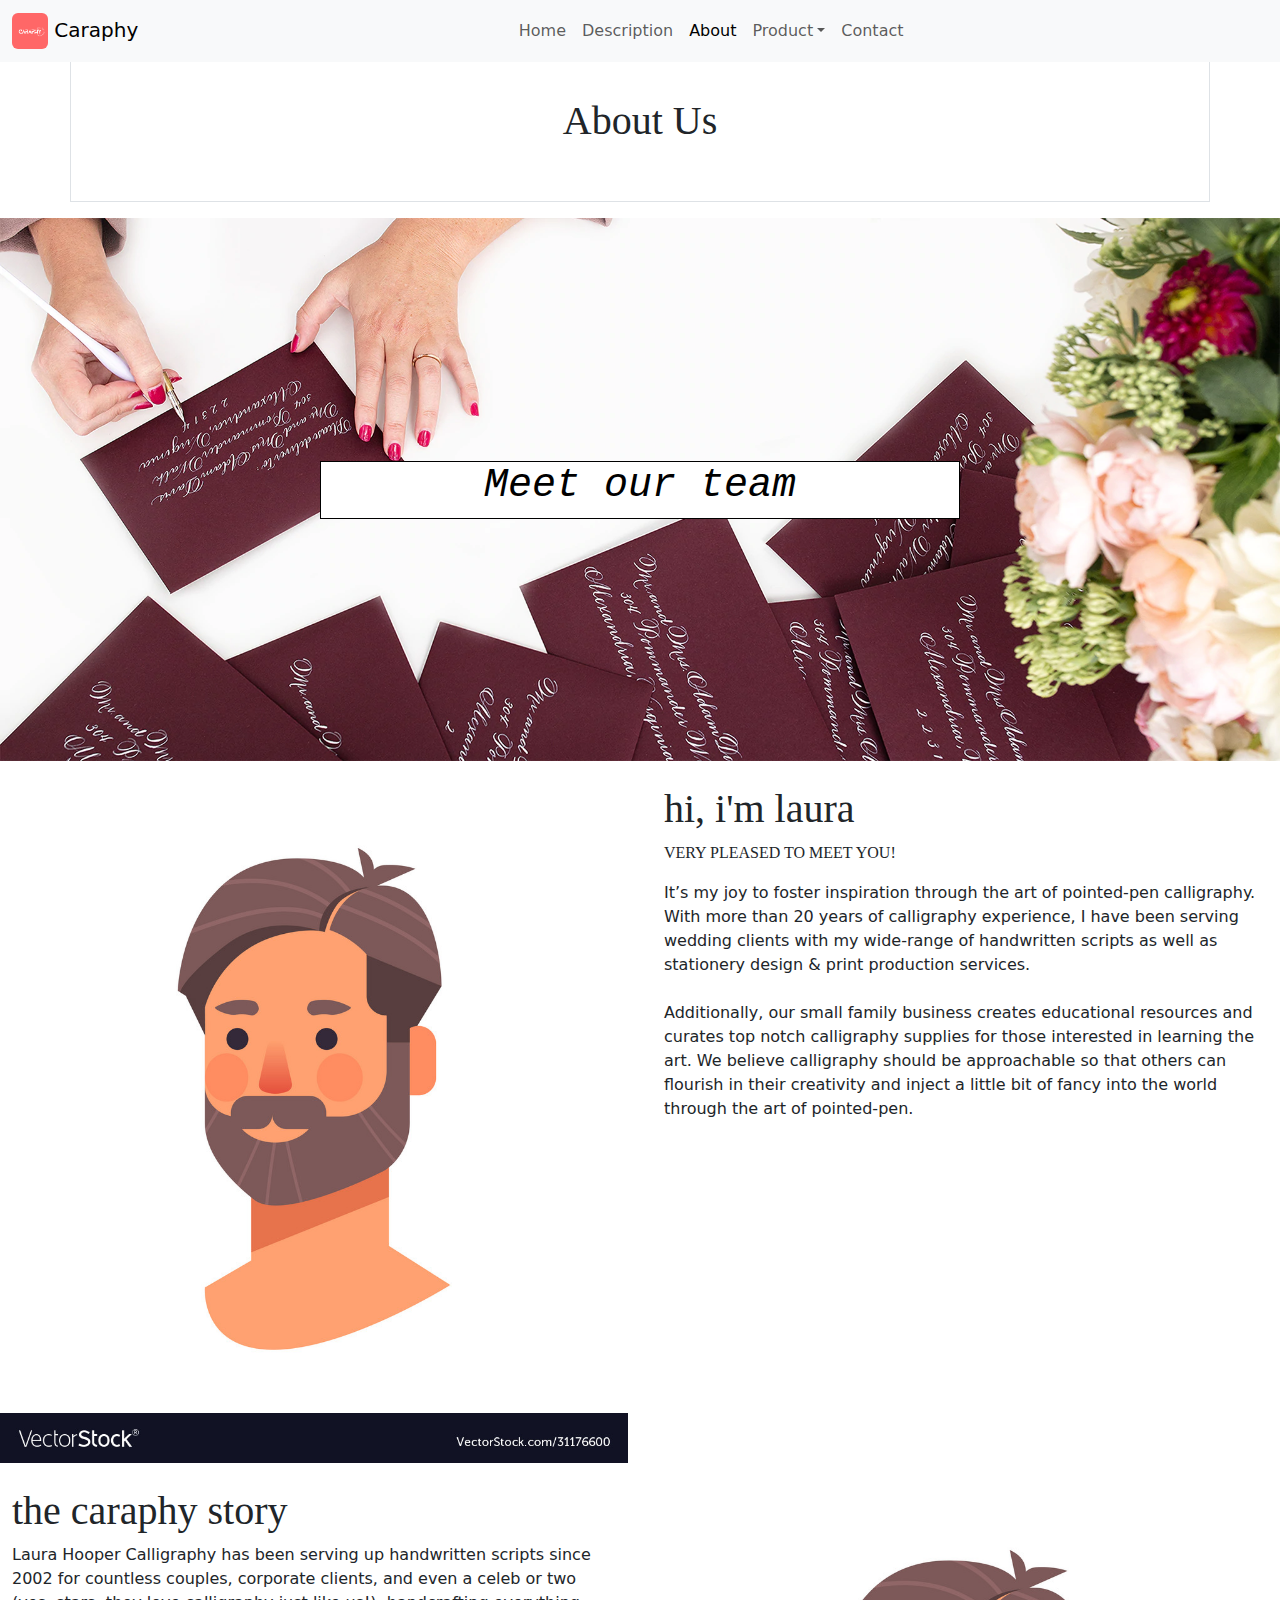
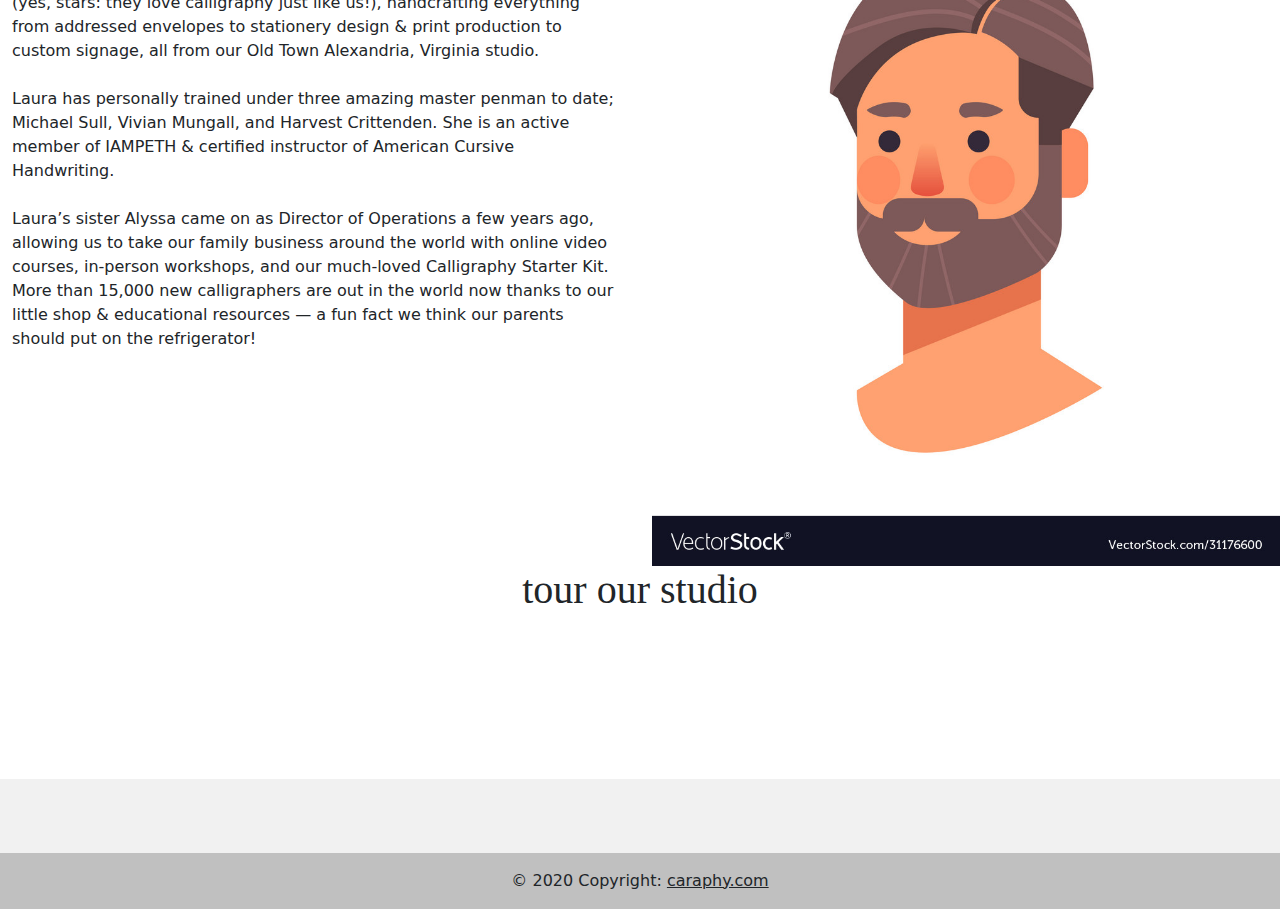
==== Eprojct1/about.html @ c3a90e69 "Add files via upload" ====
<!DOCTYPE html>
<html lang="en">
<head>
    <meta charset="UTF-8">
    <meta http-equiv="X-UA-Compatible" content="IE=edge">
    <meta name="viewport" content="width=device-width, initial-scale=1.0">
    <link rel="stylesheet" href="https://unicons.iconscout.com/release/v4.0.0/css/line.css">
    <link href="https://cdn.jsdelivr.net/npm/bootstrap@5.1.3/dist/css/bootstrap.min.css" rel="stylesheet">
    <script src="https://cdn.jsdelivr.net/npm/bootstrap@5.1.3/dist/js/bootstrap.bundle.min.js"></script>
    <title>Home</title>
    <style>
      .container1 {
  position: relative;
  text-align: center;
  color: white;
}
      .centered1 {
      position: absolute;
      top: 50%;
      left: 50%;
      transform: translate(-50%, -50%);
      border: 1px solid black;
      background-color: white;
      color: black;
      font-family: 'Times New Roman', Times, serif;
      width: 50%;
      
    }
    h1,p{
      font-family: 'Times New Roman', Times, serif;
    }
    </style>
</head>
<body>
    <nav class="navbar navbar-expand-sm bg-light navbar-light fixed-top ">
        <div class="container-fluid">
          <a class="navbar-brand" href="home.html"><img src="Black And White Rakia Design Studio Logo.png "class="rounded" height="36"alt=""> Caraphy</a>
          <button class="navbar-toggler" type="button" data-bs-toggle="collapse" data-bs-target="#collapsibleNavbar">
            <span class="navbar-toggler-icon"></span>
          </button>
          <div class="collapse navbar-collapse justify-content-center" id="collapsibleNavbar" >
            <ul class="navbar-nav">
              <li class="nav-item">
                <a class="nav-link " href="home.html"><i class="light uil uil-estate"></i> Home</a>
              </li>
              <li class="nav-item">
                <a class="nav-link" href="description.html"><i class=" light uil uil-clipboard-blank"></i> Description</a>
              </li>
              <li class="nav-item">
                <a class="nav-link active" href="about.html"><i class="light uil uil-align-center"></i> About</a>
              </li>  
              <li class="nav-item dropdown">
                <a class="nav-link dropdown-toggle" href="#" role="button" data-bs-toggle="dropdown"><i class="light uil uil-archive"></i> Product</a>
                <ul class="dropdown-menu">
                  <li><a class="dropdown-item" href="#"><i class="light uil uil-kid"></i> Children Products</a></li>
                  <li><a class="dropdown-item" href="#"><i class="light uil uil-head-side"></i> Adult Products</a></li>
                </ul>
              </li>
              <li class="nav-item">
                <a class="nav-link" href="contact.html"><i class="light uil uil-phone"></i> Contact</a>
              </li>  
            </ul>
          </div>
        </div>
      </nav>
      <div class="container p-5 my-5 border d-flex justify-content-center bg-white mb-3  ">
        <h1>About Us</h1>
      </div>
     
      <div class="container1">
        <img src="20180814_AK_1700_banner_2_2048x.webp"  class="mx-auto d-block" alt="" style="width:100%;">
          <div class="centered1">
            <h1 class="fst-italic text-center font-monospace" style="font-family: 'Times New Roman', Times, serif;">Meet our team</h1>
          </div>
      </div>
      <br>
      <div class="row">
        <div class="col-sm-6 bg-white text-white">
          <div>
            <img src="man-head-avatar-beautiful-human-face-male-cartoon-vector-31176600.jpeg" style="width:100%;" alt="">
          </div>
        </div>
        <div class="col-sm-6 bg-white text-dark">
          <div class="container">
            <h1>hi, i'm laura</h1>
            <p>VERY PLEASED TO MEET YOU!</p>
          </div>
          <div class="container">
            It’s my joy to foster inspiration through the art of pointed-pen calligraphy. With more than 20 years of calligraphy experience, I have been serving wedding clients with my wide-range of handwritten scripts as well as stationery design & print production services. <br> <br>

Additionally, our small family business creates educational resources and curates top notch calligraphy supplies for those interested in learning the art. We believe calligraphy should be approachable so that others can flourish in their creativity and inject a little bit of fancy into the world through the art of pointed-pen.
          </div>
        </div>
      </div>
      <br>

      <div class="row">
        <div class="col-sm-6 bg-white text-dark">
          <div class="container">
            <h1>the caraphy story</h1>
          </div>
          <div class="container">
            Laura Hooper Calligraphy has been serving up handwritten scripts since 2002 for countless couples, corporate clients, and even a celeb or two (yes, stars: they love calligraphy just like us!), handcrafting everything from addressed envelopes to stationery design & print production to custom signage, all from our Old Town Alexandria, Virginia studio.
             <br> <br>
            Laura has personally trained under three amazing master penman to date; Michael Sull, Vivian Mungall, and Harvest Crittenden. She is an active member of IAMPETH & certified instructor of American Cursive Handwriting.
            <br> <br>
            Laura’s sister Alyssa came on as Director of Operations a few years ago, allowing us to take our family business around the world with online video courses, in-person workshops, and our much-loved Calligraphy Starter Kit. More than 15,000 new calligraphers are out in the world now thanks to our little shop & educational resources — a fun fact we think our parents should put on the refrigerator!
          </div>
        </div>
        <div class="col-sm-6 bg-white text-white">
          <div>
            <img src="man-head-avatar-beautiful-human-face-male-cartoon-vector-31176600.jpeg" style="width:100%;" alt="">
          </div>
        </div>
      <br>
      <div class="container d-flex justify-content-center">
        <h1>tour our studio</h1>
      </div>
      <div class="embed-responsive embed-responsive-16by9">
        <iframe class="embed-responsive-item" src="https://vimeo.com/223707439"></iframe>
      </div>

      <!-- footer -->
      <footer class="text-center text-white" style="background-color: #f1f1f1;">
        <!-- Grid container -->
        <div class="container pt-4">
          <!-- Section: Social media -->
          <section class="mb-4">
            <!-- Facebook -->
            <a
              class="btn btn-link btn-floating btn-lg text-dark m-1"
              href="#!"
              role="button"
              data-mdb-ripple-color="dark"
              ><i class="uil uil-facebook-f"></i></a>
      
            <!-- Twitter -->
            <a
              class="btn btn-link btn-floating btn-lg text-dark m-1"
              href="#!"
              role="button"
              data-mdb-ripple-color="dark"
              ><i class="uil uil-twitter"></i></a>
      
            <!-- Google -->
            <a
              class="btn btn-link btn-floating btn-lg text-dark m-1"
              href="#!"
              role="button"
              data-mdb-ripple-color="dark"
              ><i class="uil uil-google"></i></a>
      
            <!-- Instagram -->
            <a
              class="btn btn-link btn-floating btn-lg text-dark m-1"
              href="#!"
              role="button"
              data-mdb-ripple-color="dark"
              ><i class="uil uil-instagram-alt"></i></a>
      
            <!-- Linkedin -->
            <a
              class="btn btn-link btn-floating btn-lg text-dark m-1"
              href="#!"
              role="button"
              data-mdb-ripple-color="dark"
              ><i class="uil uil-linkedin"></i></a>
            <!-- Github -->
            <a
              class="btn btn-link btn-floating btn-lg text-dark m-1"
              href="#!"
              role="button"
              data-mdb-ripple-color="dark"
              ><i class="uil uil-github"></i></a>
          </section>
          <!-- Section: Social media -->
        </div>
        <!-- Grid container -->
      
        <!-- Copyright -->
        <div class="text-center text-dark p-3" style="background-color: rgba(0, 0, 0, 0.2);">
          © 2020 Copyright:
          <a class="text-dark" href="#">caraphy.com</a>
        </div>
        <!-- Copyright -->
      </footer>
 
</body>
</html>
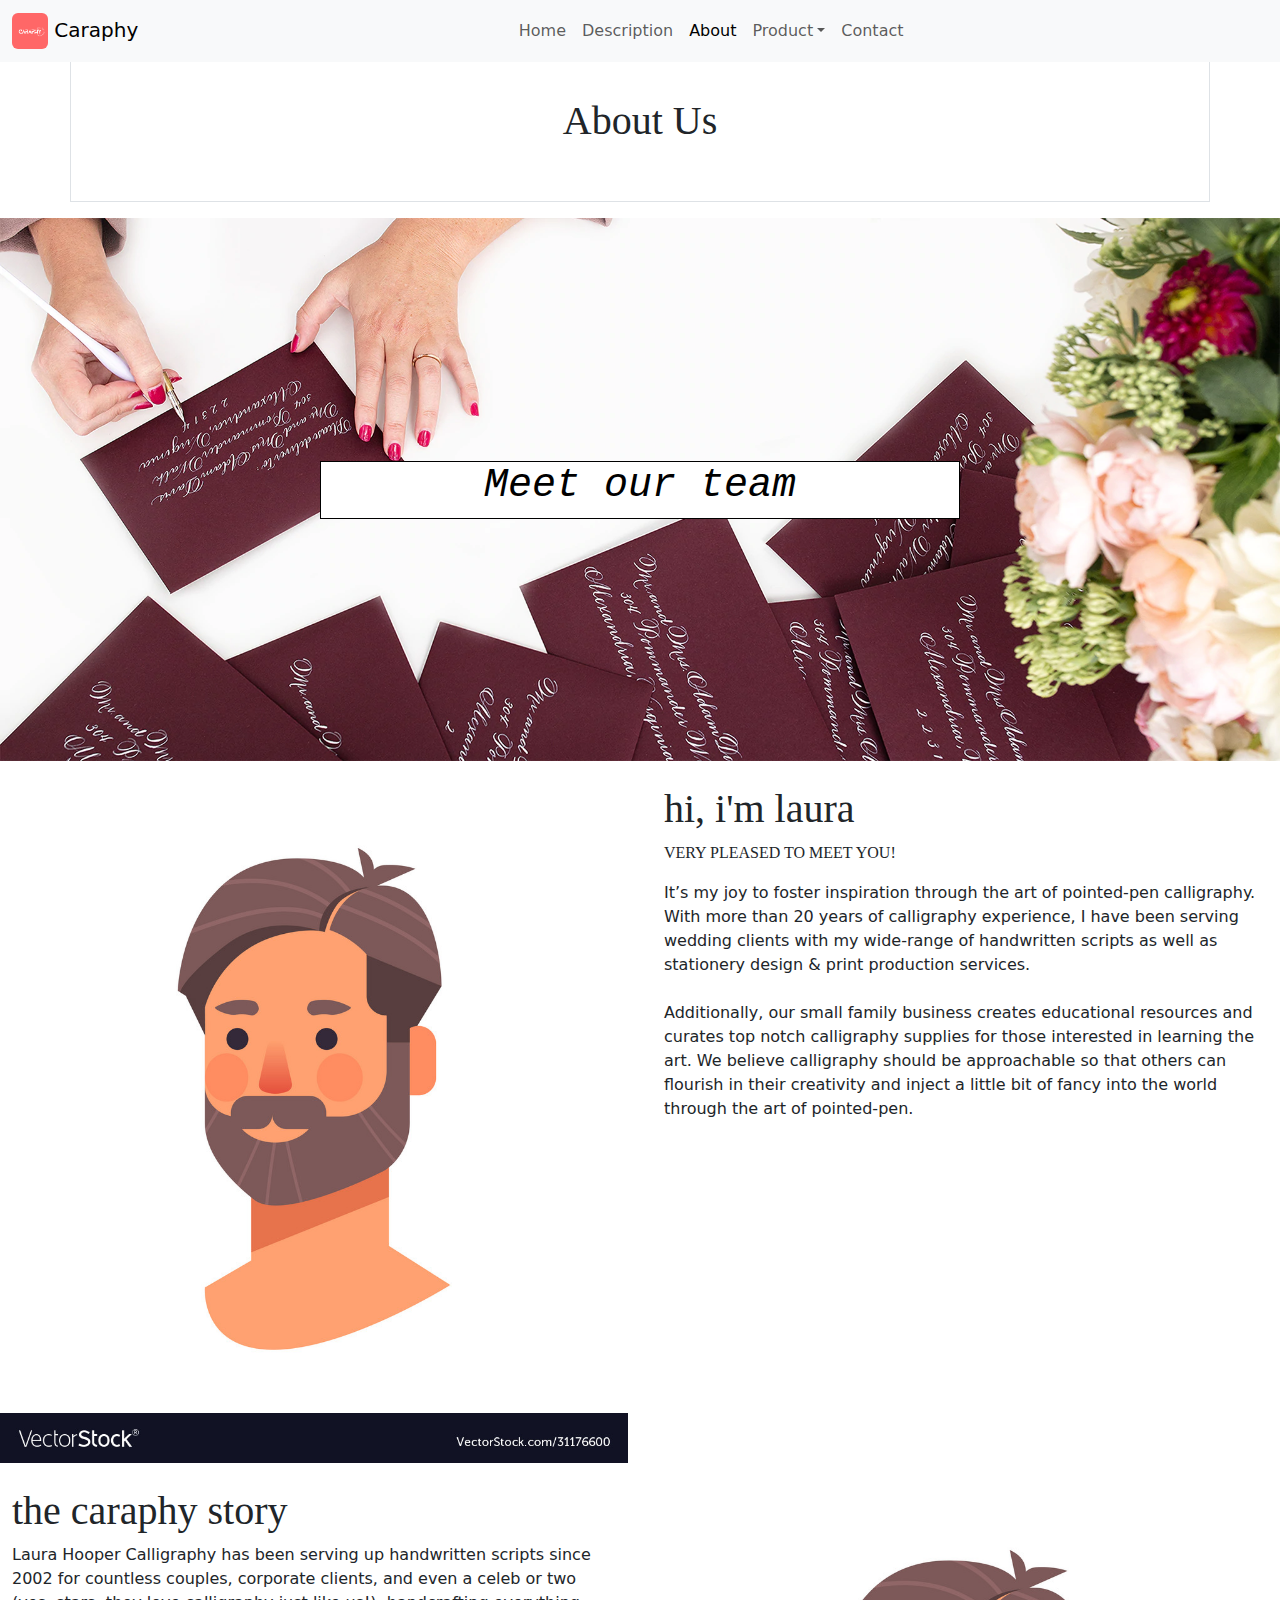
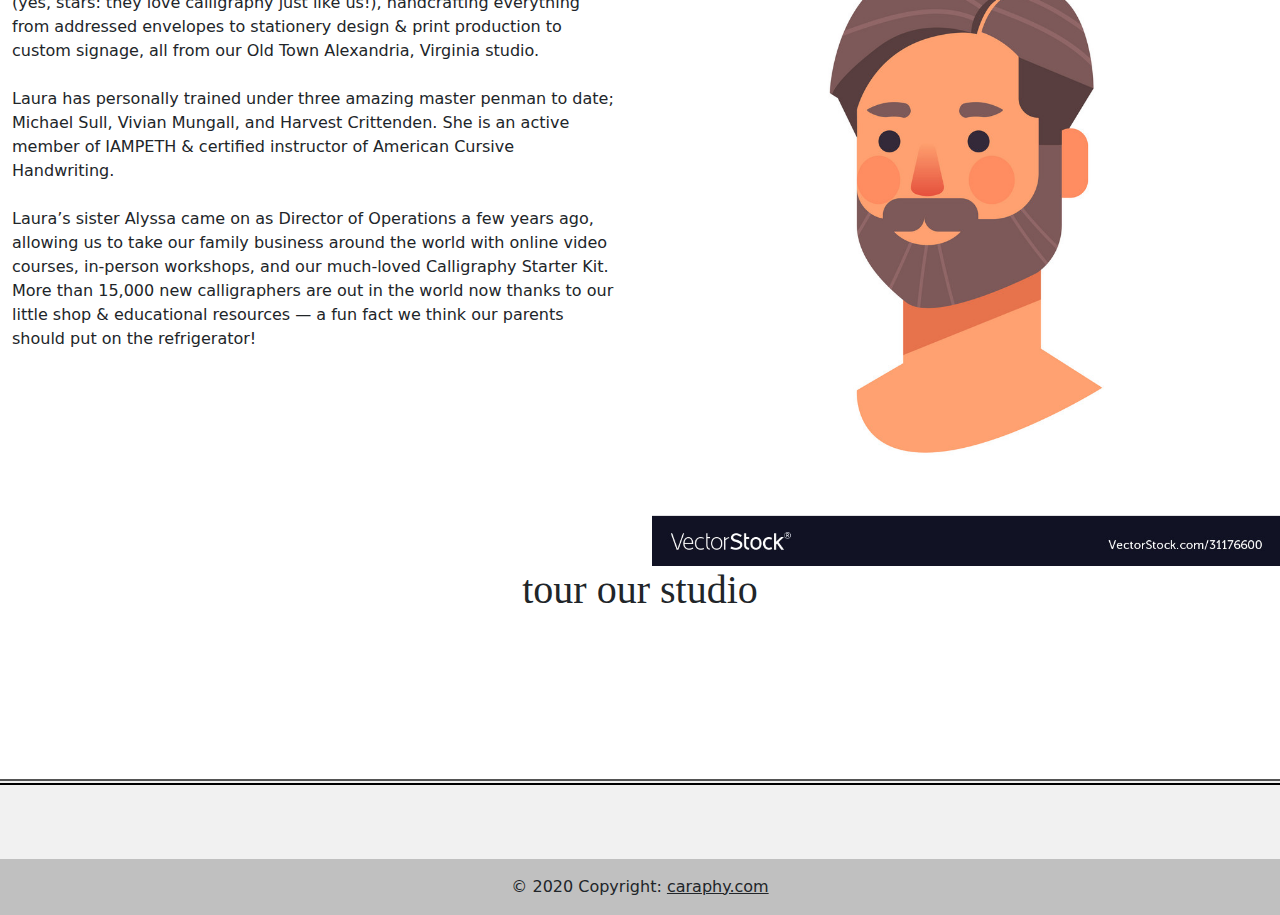
==== commit 3cab7bca: "scroll" ====
--- a/Eprojct1/about.html
+++ b/Eprojct1/about.html
@@ -119,6 +119,9 @@
       <div class="embed-responsive embed-responsive-16by9">
         <iframe class="embed-responsive-item" src="https://vimeo.com/223707439"></iframe>
       </div>
+      <br>
+      <button onclick="topFunction()" id="myBtn" title="Go to top"><i class="uil uil-top-arrow-to-top"></i></button>
+
 
       <!-- footer -->
       <footer class="text-center text-white" style="background-color: #f1f1f1;">
@@ -184,6 +187,32 @@
         </div>
         <!-- Copyright -->
       </footer>
+
+      <script>
+        //Get the button
+        var mybutton = document.getElementById("myBtn");
+        
+        // When the user scrolls down 20px from the top of the document, show the button
+        window.onscroll = function() {scrollFunction()};
+        
+        function scrollFunction() {
+          if (document.body.scrollTop > 20 || document.documentElement.scrollTop > 20) {
+            mybutton.style.display = "block";
+          } else {
+            mybutton.style.display = "none";
+          }
+        }
+        
+        // When the user clicks on the button, scroll to the top of the document
+        function topFunction() {
+          document.body.scrollTop = 0;
+          document.documentElement.scrollTop = 0;
+        }
+        function myFunction() {
+        var element = document.body;
+        element.classList.toggle("dark-mode");
+        }
+        </script>
  
 </body>
 </html>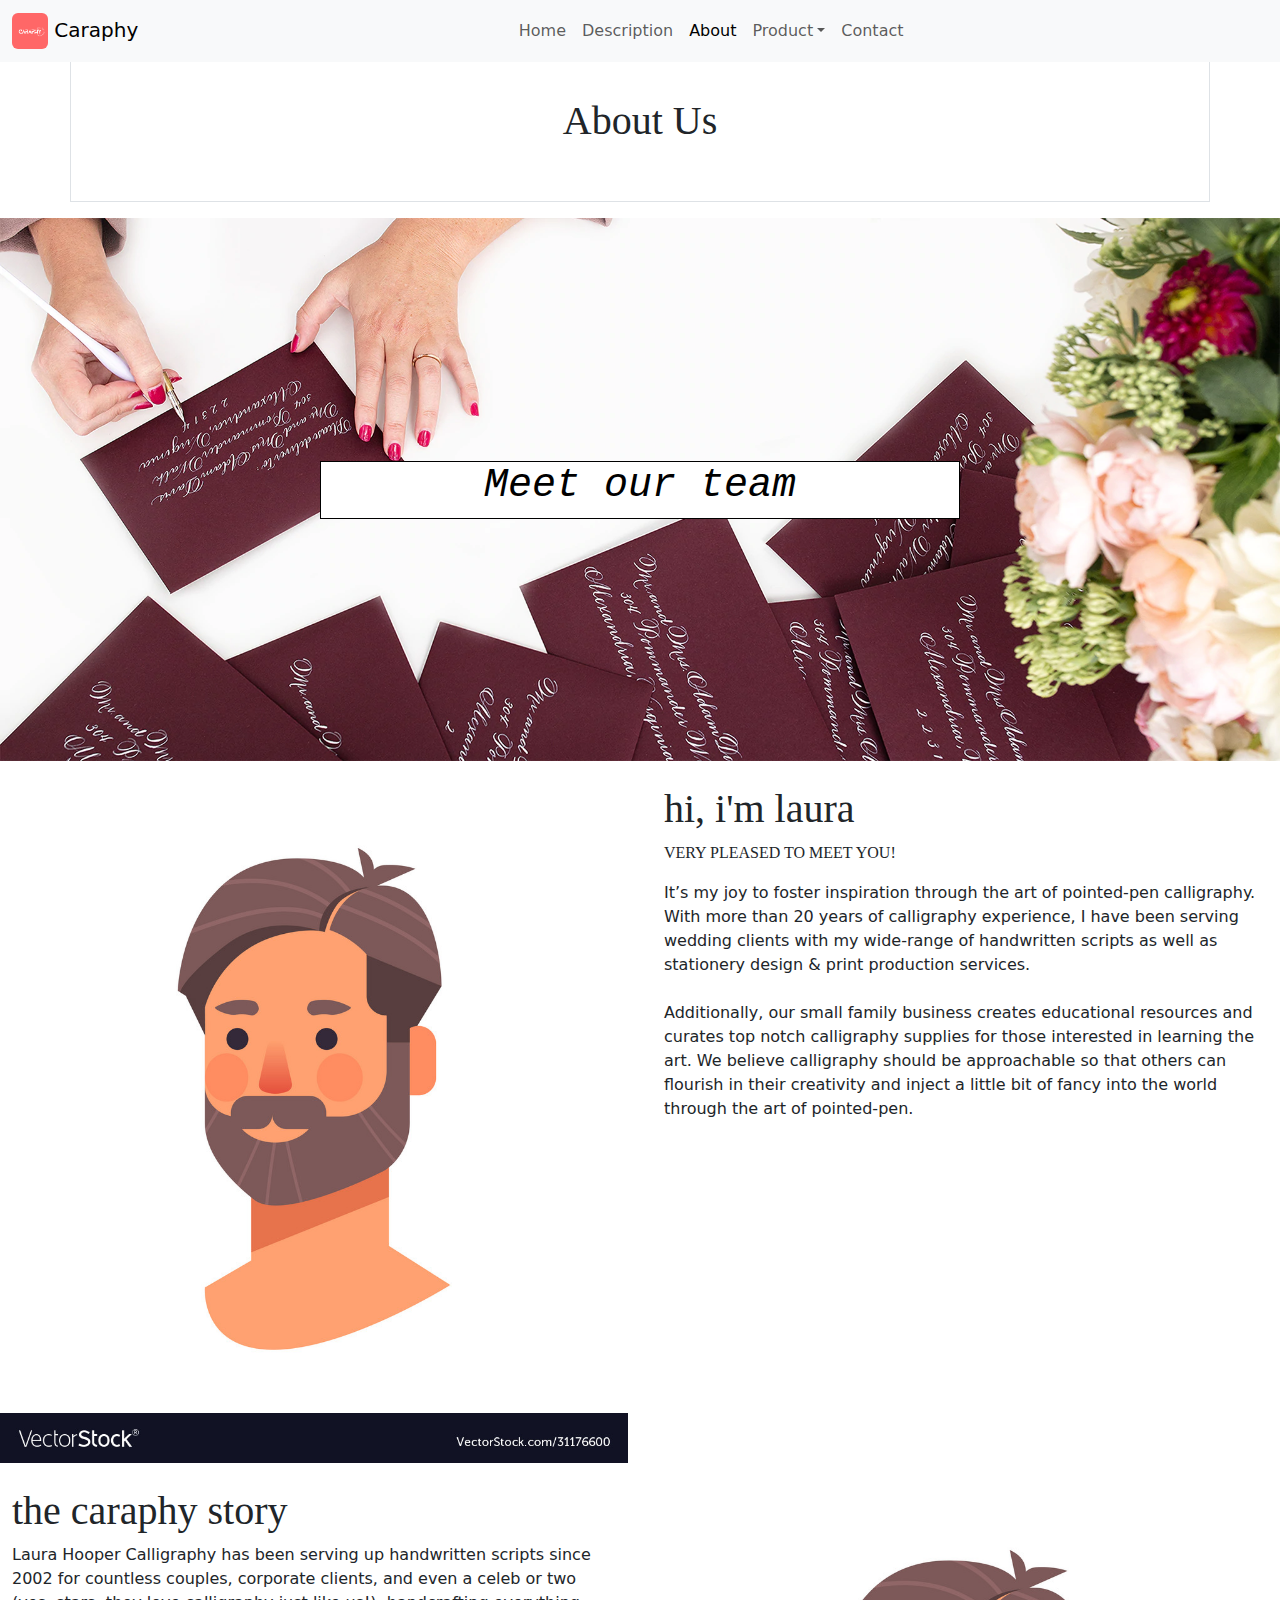
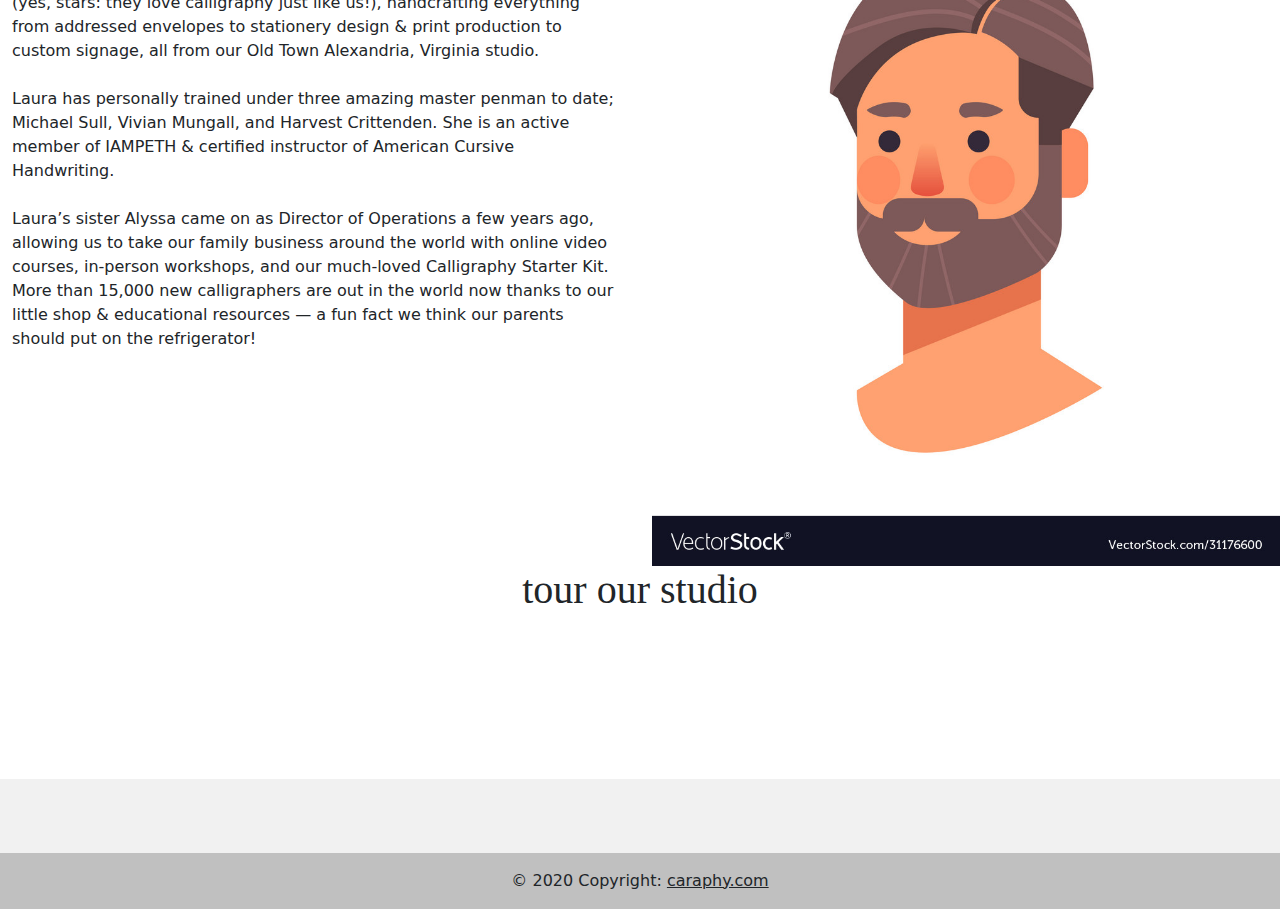
==== commit 1cf4a05e: "css scroll" ====
--- a/Eprojct1/about.html
+++ b/Eprojct1/about.html
@@ -29,6 +29,25 @@
     h1,p{
       font-family: 'Times New Roman', Times, serif;
     }
+    #myBtn {
+      display: none;
+      position: fixed;
+      bottom: 20px;
+      right: 30px;
+      z-index: 99;
+      font-size: 18px;
+      border: none;
+      outline: none;
+      background-color: rgb(225, 189, 189);
+      color: white;
+      cursor: pointer;
+      padding: 15px;
+      border-radius: 4px;
+    }
+
+    #myBtn:hover {
+      background-color: rgb(255, 129, 129);
+    } 
     </style>
 </head>
 <body>
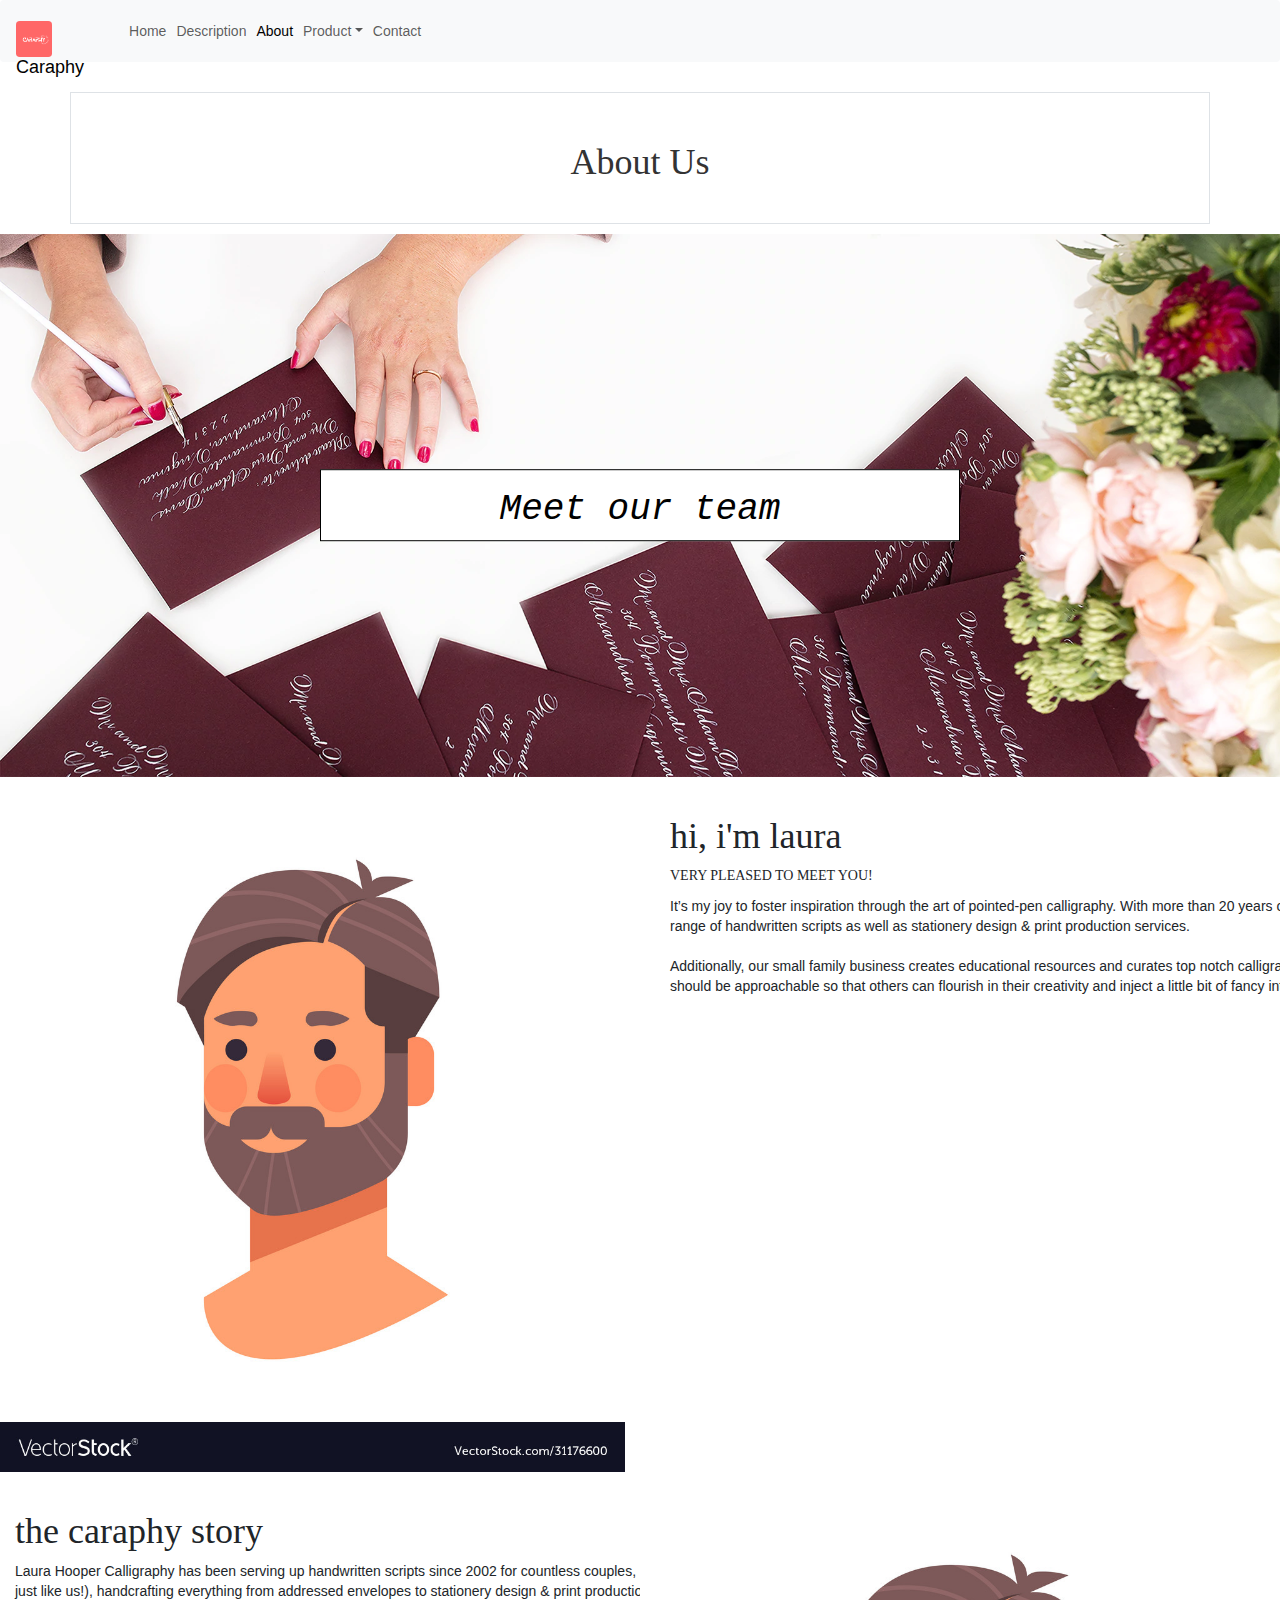
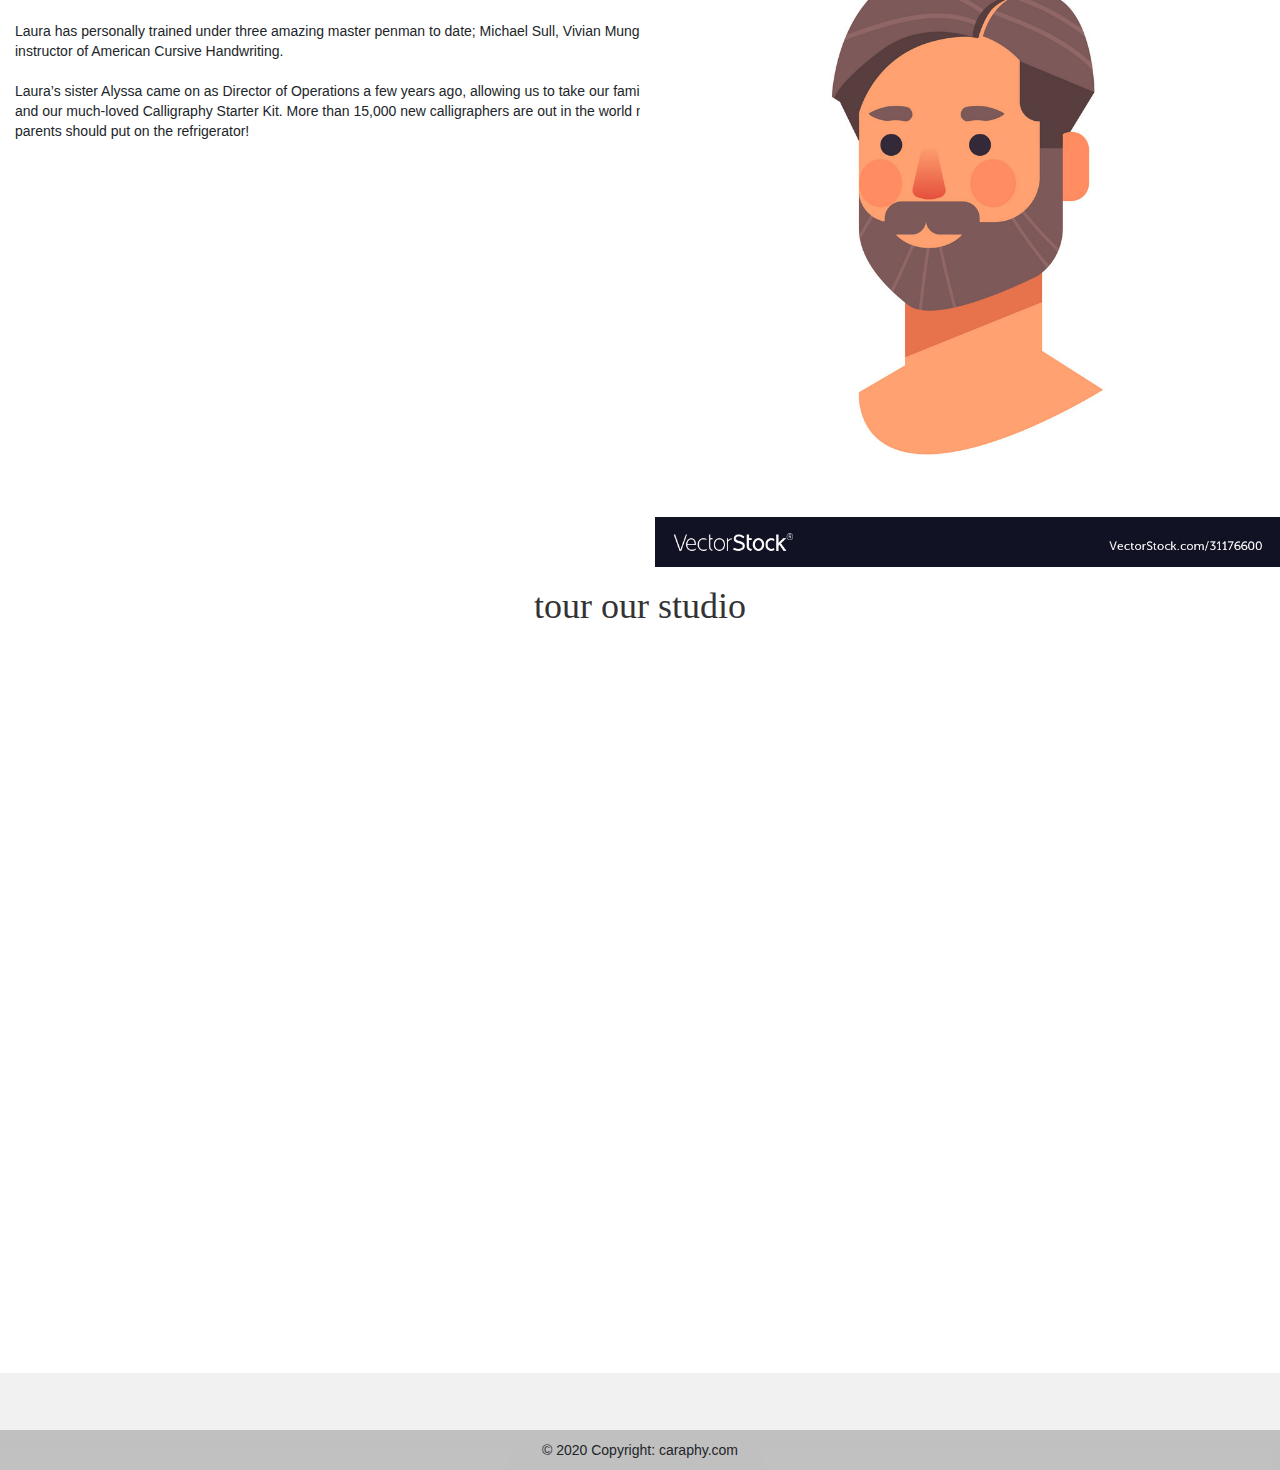
==== commit 19d31779: "video" ====
--- a/Eprojct1/about.html
+++ b/Eprojct1/about.html
@@ -6,6 +6,8 @@
     <meta name="viewport" content="width=device-width, initial-scale=1.0">
     <link rel="stylesheet" href="https://unicons.iconscout.com/release/v4.0.0/css/line.css">
     <link href="https://cdn.jsdelivr.net/npm/bootstrap@5.1.3/dist/css/bootstrap.min.css" rel="stylesheet">
+    <link rel="stylesheet" href="https://maxcdn.bootstrapcdn.com/bootstrap/3.4.1/css/bootstrap.min.css">
+
     <script src="https://cdn.jsdelivr.net/npm/bootstrap@5.1.3/dist/js/bootstrap.bundle.min.js"></script>
     <title>Home</title>
     <style>
@@ -53,7 +55,7 @@
 <body>
     <nav class="navbar navbar-expand-sm bg-light navbar-light fixed-top ">
         <div class="container-fluid">
-          <a class="navbar-brand" href="home.html"><img src="Black And White Rakia Design Studio Logo.png "class="rounded" height="36"alt=""> Caraphy</a>
+          <a class="navbar-brand" href="home.html"><img src="img/Black And White Rakia Design Studio Logo.png "class="rounded" height="36"alt=""> Caraphy</a>
           <button class="navbar-toggler" type="button" data-bs-toggle="collapse" data-bs-target="#collapsibleNavbar">
             <span class="navbar-toggler-icon"></span>
           </button>
@@ -87,7 +89,7 @@
       </div>
      
       <div class="container1">
-        <img src="20180814_AK_1700_banner_2_2048x.webp"  class="mx-auto d-block" alt="" style="width:100%;">
+        <img src="img/20180814_AK_1700_banner_2_2048x.webp"  class="mx-auto d-block" alt="" style="width:100%;">
           <div class="centered1">
             <h1 class="fst-italic text-center font-monospace" style="font-family: 'Times New Roman', Times, serif;">Meet our team</h1>
           </div>
@@ -96,7 +98,7 @@
       <div class="row">
         <div class="col-sm-6 bg-white text-white">
           <div>
-            <img src="man-head-avatar-beautiful-human-face-male-cartoon-vector-31176600.jpeg" style="width:100%;" alt="">
+            <img src="img/man-head-avatar-beautiful-human-face-male-cartoon-vector-31176600.jpeg" style="width:100%;" alt="">
           </div>
         </div>
         <div class="col-sm-6 bg-white text-dark">
@@ -128,7 +130,7 @@
         </div>
         <div class="col-sm-6 bg-white text-white">
           <div>
-            <img src="man-head-avatar-beautiful-human-face-male-cartoon-vector-31176600.jpeg" style="width:100%;" alt="">
+            <img src="img/man-head-avatar-beautiful-human-face-male-cartoon-vector-31176600.jpeg" style="width:100%;" alt="">
           </div>
         </div>
       <br>
@@ -136,10 +138,13 @@
         <h1>tour our studio</h1>
       </div>
       <div class="embed-responsive embed-responsive-16by9">
-        <iframe class="embed-responsive-item" src="https://vimeo.com/223707439"></iframe>
-      </div>
-      <br>
-      <button onclick="topFunction()" id="myBtn" title="Go to top"><i class="uil uil-top-arrow-to-top"></i></button>
+        <iframe class="embed-responsive-item" src="https://www.youtube.com/embed/OQQ4a4Os6cE"></iframe>
+      </div>
+      <br>
+      <div>
+        <button onclick="topFunction()" id="myBtn" title="Go to top"><i class="uil uil-top-arrow-to-top"></i></button>
+
+      </div>
 
 
       <!-- footer -->
@@ -232,6 +237,7 @@
         element.classList.toggle("dark-mode");
         }
         </script>
+    
  
 </body>
 </html>